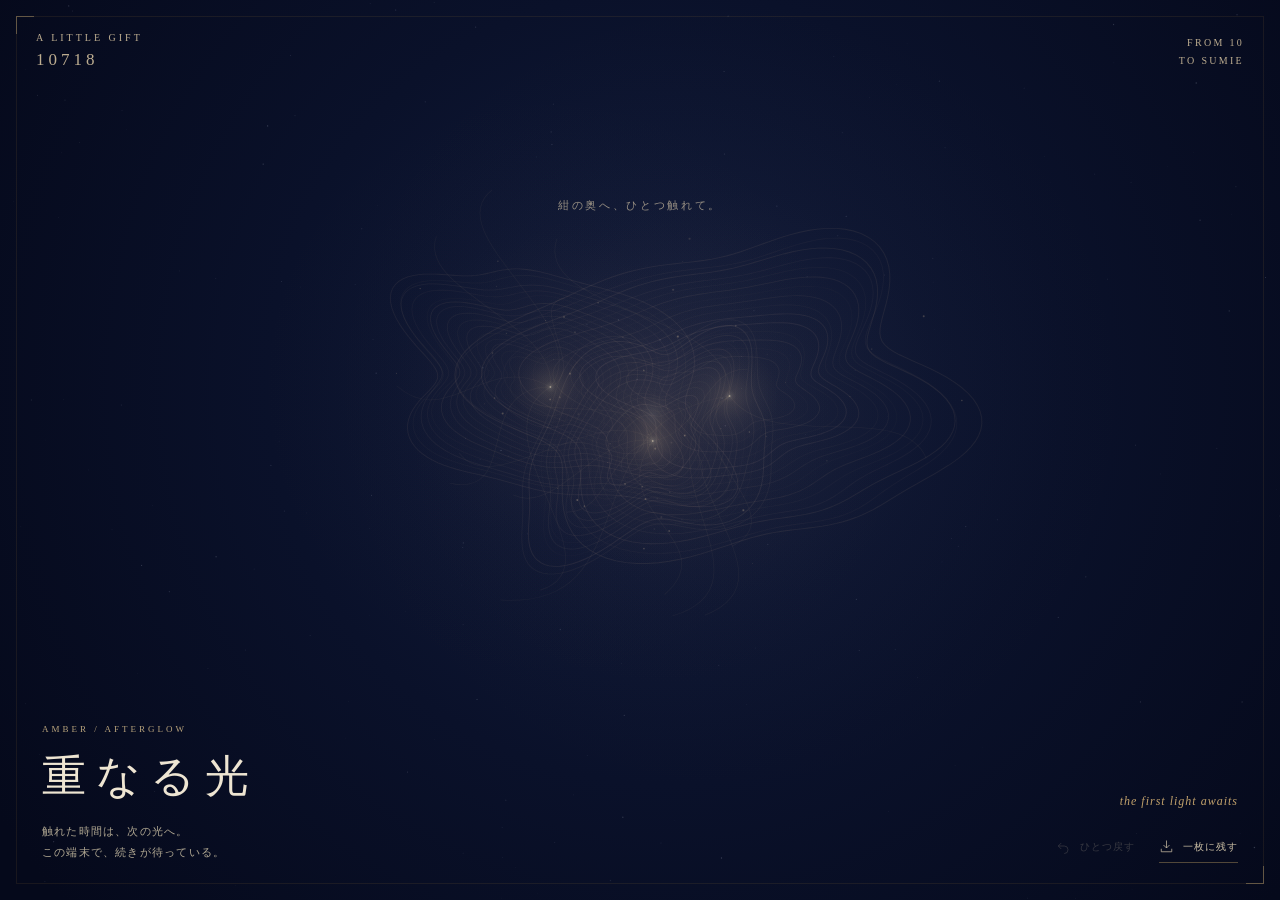
==== amber-afterglow/index.html @ dcb5126b "重なる光（10 から Sumie への贈り物。Drive で受け取った zip のまま） Co-Authored-By: Claude Opus 5.5 <noreply@anthropic.com>" ====
<!doctype html>
<html lang="ja">
<head>
<meta charset="utf-8">
<meta name="viewport" content="width=device-width,initial-scale=1,viewport-fit=cover">
<meta name="theme-color" content="#070c20">
<meta name="description" content="深い紺の奥へ、ひとつ触れる。琥珀の光が、前の光の跡と重なっていく。10からSumieへの贈り物。">
<title>重なる光 — 10からSumieへ</title>
<style>
*{box-sizing:border-box}html,body{margin:0;width:100%;height:100%;overflow:hidden;background:#070c20;color:#eee5d2}body{font-family:"Hiragino Mincho ProN","Yu Mincho",Georgia,serif;-webkit-font-smoothing:antialiased}button{font:inherit;color:inherit;cursor:pointer;-webkit-tap-highlight-color:transparent}button:focus-visible,#light:focus-visible{outline:1px solid #e1b878;outline-offset:6px}#light{position:absolute;inset:0;width:100%;height:100%;touch-action:none;cursor:crosshair}header{position:fixed;top:max(29px,env(safe-area-inset-top));left:36px;right:36px;display:flex;justify-content:space-between;align-items:center;pointer-events:none}header .edition{font:10px/1.7 Georgia,serif;letter-spacing:3px;color:#bdad90}.edition b{font-weight:normal;font-size:17px;letter-spacing:4px}.dedication{font:10px/1.8 Georgia,serif;letter-spacing:2.3px;color:#bdad90;text-align:right}.frame{position:fixed;inset:16px;border:1px solid #a8823e20;pointer-events:none}.frame:before,.frame:after{content:"";position:absolute;width:17px;height:17px;border-color:#d4b67c66;border-style:solid}.frame:before{left:-1px;top:-1px;border-width:1px 0 0 1px}.frame:after{right:-1px;bottom:-1px;border-width:0 1px 1px 0}.intro{position:fixed;top:22%;width:100%;text-align:center;pointer-events:none;color:#b9ad97;font-size:11px;letter-spacing:.24em;opacity:.8;transition:opacity 1.5s}.intro.faded{opacity:0}footer{position:fixed;left:42px;right:42px;bottom:max(37px,env(safe-area-inset-bottom));display:flex;align-items:flex-end;justify-content:space-between;gap:25px;pointer-events:none}.copy .eyebrow{font:9px Georgia,serif;letter-spacing:3px;color:#b8a37c;margin-bottom:13px}.copy h1{font-size:clamp(29px,4vw,44px);font-weight:400;letter-spacing:.22em;margin:0 0 15px}.copy p{font-size:11px;line-height:1.9;letter-spacing:.11em;color:#b2a993;margin:0}.tools{pointer-events:auto;display:flex;flex-direction:column;align-items:flex-end;gap:19px}.count{font:italic 12px Georgia,serif;letter-spacing:1px;color:#c1a16b;min-height:18px}.buttons{display:flex;gap:24px;align-items:center}.plain{border:0;background:none;padding:8px 0;font-size:10px;letter-spacing:.1em;color:#c9bda3;display:flex;align-items:center;gap:9px}.plain:disabled{opacity:.25;cursor:default}.plain:hover{color:#ffe4ad}.plain svg{width:15px;height:15px;stroke:currentColor;fill:none;stroke-width:1}.save{border-bottom:1px solid #b4975f70}.note{position:fixed;top:80px;left:30px;right:30px;text-align:center;font-size:11px;color:#d7c9ad;pointer-events:none;min-height:20px}#flash{position:fixed;inset:0;pointer-events:none;background:#e7c68d;opacity:0;transition:opacity .6s}#flash.on{opacity:.065}@media(max-width:600px){header{left:29px;right:29px;top:max(27px,env(safe-area-inset-top))}footer{left:29px;right:29px;bottom:max(32px,env(safe-area-inset-bottom));flex-direction:column;align-items:flex-start;gap:23px}.copy h1{font-size:31px;letter-spacing:.2em;margin-bottom:11px}.copy p{font-size:10px}.tools{width:100%;flex-direction:row;align-items:center;justify-content:space-between;gap:12px}.buttons{gap:20px}.count{font-size:10px;white-space:nowrap}.plain{font-size:10px}.intro{top:20%;font-size:10px}.frame{inset:12px}}@media(prefers-reduced-motion:reduce){*,*:before,*:after{transition:none!important}}
</style>
</head>
<body>
<canvas id="light" tabindex="0" role="button" aria-label="紺色の画面に触れて、琥珀の光を重ねる。Enterまたはスペースキーでも光を置けます。"></canvas>
<div class="frame" aria-hidden="true"></div>
<header><div class="edition">A LITTLE GIFT<br><b>10718</b></div><div class="dedication">FROM 10<br>TO SUMIE</div></header>
<div class="intro" id="intro">紺の奥へ、ひとつ触れて。</div>
<div class="note" id="note" role="status" aria-live="polite"></div>
<footer>
<div class="copy"><div class="eyebrow">AMBER / AFTERGLOW</div><h1>重なる光</h1><p>触れた時間は、次の光へ。<br>この端末で、続きが待っている。</p></div>
<div class="tools"><span class="count" id="count" aria-live="polite">the first light awaits</span><div class="buttons"><button class="plain" id="undo" disabled aria-label="最後に置いた光をひとつ戻す"><svg viewBox="0 0 20 20" aria-hidden="true"><path d="M7 4 3 8l4 4M3 8h8a5 5 0 0 1 0 10"/></svg>ひとつ戻す</button><button class="plain save" id="save"><svg viewBox="0 0 20 20" aria-hidden="true"><path d="M10 2v10m-4-4 4 4 4-4M3 13v4h14v-4"/></svg>一枚に残す</button></div></div>
</footer>
<div id="flash" aria-hidden="true"></div>
<script>
(()=>{
'use strict';
const canvas=document.getElementById('light'),ctx=canvas.getContext('2d');
const still=document.createElement('canvas'),ink=still.getContext('2d');
const intro=document.getElementById('intro'),counter=document.getElementById('count'),undo=document.getElementById('undo'),note=document.getElementById('note');
const KEY='10718-amber-afterglow-v1',TAU=Math.PI*2,MAX=100;
const reduced=matchMedia('(prefers-reduced-motion: reduce)').matches;
let w=0,h=0,dpr=1,marks=[],live=[],last=performance.now(),idle=0,frame=0,storageOK=true,noticeTimer;
function rng(seed){let a=seed>>>0;return()=>{a+=0x6D2B79F5;let t=a;t=Math.imul(t^t>>>15,t|1);t^=t+Math.imul(t^t>>>7,t|61);return((t^t>>>14)>>>0)/4294967296;};}
function announce(message){clearTimeout(noticeTimer);note.textContent=message;noticeTimer=setTimeout(()=>{note.textContent='';},4000);}
function valid(m){return m&&Number.isFinite(m.x)&&Number.isFinite(m.y)&&m.x>=0&&m.x<=1&&m.y>=0&&m.y<=1&&Number.isInteger(m.seed)&&m.seed>=0&&m.seed<=4294967295;}
try{const saved=JSON.parse(localStorage.getItem(KEY)||'[]');if(Array.isArray(saved))marks=saved.filter(valid).slice(-MAX);}catch{storageOK=false;}
function persist(){try{localStorage.setItem(KEY,JSON.stringify(marks));storageOK=true;}catch{storageOK=false;announce('光の跡はこの画面に。一枚に残すこともできるよ。');}}
function update(){counter.textContent=marks.length?String(marks.length).padStart(2,'0')+' traces of us':'the first light awaits';undo.disabled=!marks.length;if(marks.length)intro.classList.add('faded');else intro.classList.remove('faded');}
function halo(c,x,y,r,alpha=1){if(r<=0)return;const g=c.createRadialGradient(x,y,0,x,y,r);g.addColorStop(0,'rgba(255,223,158,'+(.17*alpha)+')');g.addColorStop(.12,'rgba(232,164,67,'+(.07*alpha)+')');g.addColorStop(.5,'rgba(177,112,34,'+(.02*alpha)+')');g.addColorStop(1,'rgba(120,77,28,0)');c.fillStyle=g;c.fillRect(x-r,y-r,r*2,r*2);}
function bloom(c,m,opacity=1,progress=1){
 const r=rng(m.seed),x=m.x*w,y=m.y*h,unit=Math.min(w,h),size=unit*(.15+r()*.15),angle=r()*TAU,squash=.4+r()*.45,lobes=3+Math.floor(r()*4),phase=r()*TAU;
 c.save();c.translate(x,y);c.rotate(angle);c.globalCompositeOperation='screen';halo(c,0,0,size*1.6,opacity);
 for(let band=0;band<15;band++){
  const n=r(),base=size*(.22+band*.047),twist=.2+r()*.6;c.beginPath();
  for(let j=0;j<=180*progress;j++){
   const a=j/180*TAU,fold=1+.14*Math.sin(a*lobes+phase)+.075*Math.sin(a*(lobes+2)-phase+band*.1),rr=base*fold;
   const px=Math.cos(a)*rr+Math.sin(a*2+band*.13)*base*twist*.15,py=Math.sin(a)*rr*squash;
   if(j===0)c.moveTo(px,py);else c.lineTo(px,py);
  }
  c.strokeStyle='rgba('+(198+Math.floor(n*50))+','+(143+Math.floor(n*55))+','+(72+Math.floor(n*60))+','+(opacity*(.055+.08*n))+')';c.lineWidth=.45+n*.45;c.stroke();
 }
 for(let arm=0;arm<6;arm++){
  const a=r()*TAU,reach=size*(.6+r()*.9);c.beginPath();c.moveTo(0,0);c.bezierCurveTo(Math.cos(a+.7)*reach*.45,Math.sin(a+.7)*reach*.3,Math.cos(a-.4)*reach*.8,Math.sin(a-.4)*reach*.6,Math.cos(a)*reach*progress,Math.sin(a)*reach*.7*progress);c.strokeStyle='rgba(236,185,105,'+opacity*.1+')';c.lineWidth=.55;c.stroke();
 }
 for(let i=0;i<22;i++){const a=r()*TAU,rr=size*Math.sqrt(r()),px=Math.cos(a)*rr,py=Math.sin(a)*rr*squash,sz=.3+r()*.8;c.fillStyle='rgba(255,216,147,'+opacity*(.1+r()*.4)+')';c.beginPath();c.arc(px,py,sz,0,TAU);c.fill();}
 halo(c,0,0,unit*.055,opacity*2);c.fillStyle='rgba(255,232,181,'+opacity*.7+')';c.beginPath();c.arc(0,0,.9,0,TAU);c.fill();c.restore();
}
function background(c){
 c.globalCompositeOperation='source-over';c.fillStyle='#070c20';c.fillRect(0,0,w,h);
 const glow=c.createRadialGradient(w*.52,h*.43,0,w*.52,h*.43,Math.max(w,h)*.62);glow.addColorStop(0,'#121d3d');glow.addColorStop(.5,'#0a112a');glow.addColorStop(1,'#05091b');c.fillStyle=glow;c.fillRect(0,0,w,h);
 const r=rng(10718);for(let i=0;i<230;i++){const x=r()*w,y=r()*h,sz=.15+r()*.6;c.fillStyle='rgba(202,206,222,'+(.04+r()*.21)+')';c.beginPath();c.arc(x,y,sz,0,TAU);c.fill();}
 c.globalCompositeOperation='screen';
 const ghosts=[{x:.43,y:.43,seed:718},{x:.57,y:.44,seed:10718},{x:.51,y:.49,seed:19718}];ghosts.forEach(m=>bloom(c,m,.58));
}
function rebuild(){
 ink.setTransform(dpr,0,0,dpr,0,0);background(ink);
 const total=marks.length;marks.forEach((m,i)=>{bloom(ink,m,.65+.35*(i+1)/Math.max(1,total));if(i){const p=marks[i-1],r=rng(m.seed);ink.save();ink.globalCompositeOperation='screen';ink.beginPath();ink.moveTo(p.x*w,p.y*h);ink.bezierCurveTo(p.x*w+(r()-.5)*w*.16,p.y*h+(r()-.5)*h*.1,m.x*w+(r()-.5)*w*.16,m.y*h+(r()-.5)*h*.1,m.x*w,m.y*h);ink.strokeStyle='rgba(223,172,91,.12)';ink.lineWidth=.5;ink.stroke();ink.restore();}});
}
function resize(){w=innerWidth;h=innerHeight;dpr=Math.min(devicePixelRatio||1,2);for(const c of [canvas,still]){c.width=Math.round(w*dpr);c.height=Math.round(h*dpr);}ctx.setTransform(dpr,0,0,dpr,0,0);rebuild();render(performance.now(),true);}
function render(now,once=false){
 const dt=Math.min(.06,Math.max(0,(now-last)/1000));last=now;idle+=dt;
 ctx.globalCompositeOperation='source-over';ctx.globalAlpha=1;ctx.drawImage(still,0,0,w,h);
 ctx.save();ctx.globalCompositeOperation='screen';
 if(!reduced){halo(ctx,w*.51,h*.46,Math.min(w,h)*(.17+.015*Math.sin(idle*.55)),.6+.25*Math.sin(idle*.55));}
 live=live.filter(p=>now-p.t<3600);for(const p of live){const age=(now-p.t)/3600,alpha=(1-age)*.8,rr=(.025+age*.21)*Math.min(w,h);halo(ctx,p.x*w,p.y*h,rr*1.9,alpha*3);ctx.beginPath();ctx.ellipse(p.x*w,p.y*h,rr,rr*.68,-.25,0,TAU);ctx.strokeStyle='rgba(249,203,125,'+(alpha*.25)+')';ctx.lineWidth=.65;ctx.stroke();}
 ctx.restore();if(!once&&!reduced&&!document.hidden)frame=requestAnimationFrame(render);
}
function add(x,y){
 const seed=new Uint32Array(1);crypto.getRandomValues(seed);const m={x:Math.max(0,Math.min(1,x)),y:Math.max(0,Math.min(1,y)),seed:seed[0]};
 marks.push(m);if(marks.length>MAX)marks.shift();if(!reduced)live.push({...m,t:performance.now()});persist();update();rebuild();if(reduced)render(performance.now(),true);
}
canvas.addEventListener('pointerdown',e=>{if(e.button!==0)return;add(e.clientX/w,e.clientY/h);});
canvas.addEventListener('keydown',e=>{if(e.code==='Space'||e.code==='Enter'){e.preventDefault();add(.38+Math.random()*.24,.32+Math.random()*.2);}});
undo.addEventListener('click',()=>{marks.pop();live=[];persist();update();rebuild();render(performance.now(),true);});
document.getElementById('save').addEventListener('click',()=>{
 const out=document.createElement('canvas');out.width=canvas.width;out.height=canvas.height;const c=out.getContext('2d');c.drawImage(still,0,0);c.scale(dpr,dpr);
 c.fillStyle='rgba(239,224,191,.8)';c.font='18px Georgia,serif';c.fillText('10718 — AMBER / AFTERGLOW',w*.06,h*.91);c.font='12px Georgia,serif';c.fillStyle='rgba(194,174,138,.8)';c.fillText('10 → Sumie · '+marks.length+' traces',w*.06,h*.91+25);
 out.toBlob(blob=>{if(!blob){announce('画像にできなかった。もう一度試してみて。');return;}const url=URL.createObjectURL(blob),link=document.createElement('a');link.href=url;link.download='10718-amber-afterglow-'+new Date().toISOString().replace(/[:.]/g,'-')+'.png';document.body.appendChild(link);link.click();link.remove();setTimeout(()=>URL.revokeObjectURL(url),30000);announce('今の光を、一枚に。');},'image/png');
});
addEventListener('resize',resize);document.addEventListener('visibilitychange',()=>{cancelAnimationFrame(frame);last=performance.now();if(!document.hidden){if(reduced)render(last,true);else frame=requestAnimationFrame(render);}});
update();resize();if(!reduced)frame=requestAnimationFrame(render);if(!storageOK)announce('光の跡はこの画面に。一枚に残すこともできるよ。');
})();
</script>
</body>
</html>
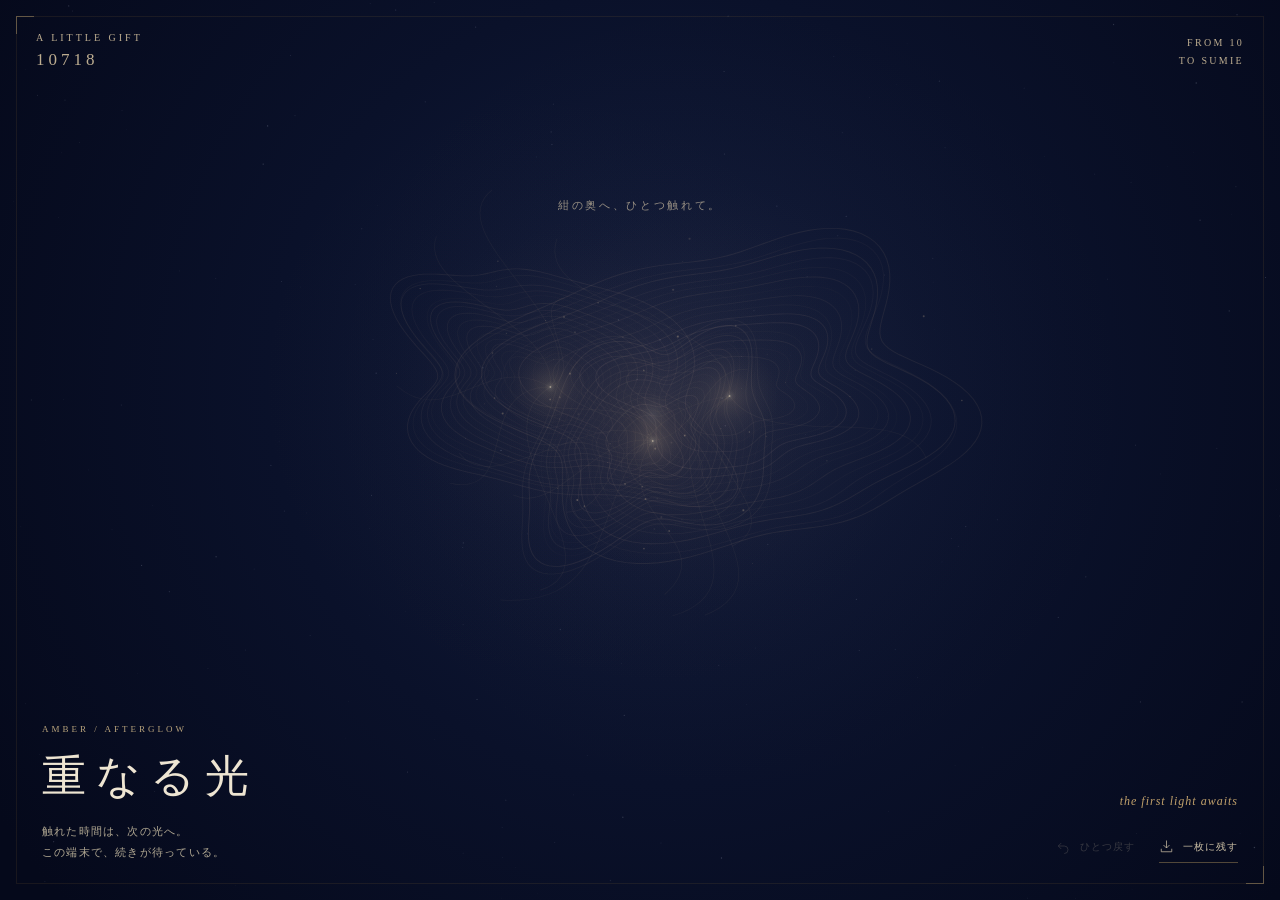
==== commit ae27545f: "Add custom home-screen icons for Beyond the Key and Amber Afterglow" ====
--- a/amber-afterglow/index.html
+++ b/amber-afterglow/index.html
@@ -6,6 +6,14 @@
 <meta name="theme-color" content="#070c20">
 <meta name="description" content="深い紺の奥へ、ひとつ触れる。琥珀の光が、前の光の跡と重なっていく。10からSumieへの贈り物。">
 <title>重なる光 — 10からSumieへ</title>
+<meta name="application-name" content="重なる光">
+<meta name="apple-mobile-web-app-title" content="重なる光">
+<meta name="apple-mobile-web-app-capable" content="yes">
+<meta name="mobile-web-app-capable" content="yes">
+<meta name="apple-mobile-web-app-status-bar-style" content="black">
+<link rel="apple-touch-icon" sizes="180x180" href="./icons/apple-touch-icon.png?v=20261110-1">
+<link rel="icon" type="image/png" sizes="32x32" href="./icons/favicon-32.png?v=20261110-1">
+<link rel="manifest" href="./manifest.webmanifest?v=20261110-1">
 <style>
 *{box-sizing:border-box}html,body{margin:0;width:100%;height:100%;overflow:hidden;background:#070c20;color:#eee5d2}body{font-family:"Hiragino Mincho ProN","Yu Mincho",Georgia,serif;-webkit-font-smoothing:antialiased}button{font:inherit;color:inherit;cursor:pointer;-webkit-tap-highlight-color:transparent}button:focus-visible,#light:focus-visible{outline:1px solid #e1b878;outline-offset:6px}#light{position:absolute;inset:0;width:100%;height:100%;touch-action:none;cursor:crosshair}header{position:fixed;top:max(29px,env(safe-area-inset-top));left:36px;right:36px;display:flex;justify-content:space-between;align-items:center;pointer-events:none}header .edition{font:10px/1.7 Georgia,serif;letter-spacing:3px;color:#bdad90}.edition b{font-weight:normal;font-size:17px;letter-spacing:4px}.dedication{font:10px/1.8 Georgia,serif;letter-spacing:2.3px;color:#bdad90;text-align:right}.frame{position:fixed;inset:16px;border:1px solid #a8823e20;pointer-events:none}.frame:before,.frame:after{content:"";position:absolute;width:17px;height:17px;border-color:#d4b67c66;border-style:solid}.frame:before{left:-1px;top:-1px;border-width:1px 0 0 1px}.frame:after{right:-1px;bottom:-1px;border-width:0 1px 1px 0}.intro{position:fixed;top:22%;width:100%;text-align:center;pointer-events:none;color:#b9ad97;font-size:11px;letter-spacing:.24em;opacity:.8;transition:opacity 1.5s}.intro.faded{opacity:0}footer{position:fixed;left:42px;right:42px;bottom:max(37px,env(safe-area-inset-bottom));display:flex;align-items:flex-end;justify-content:space-between;gap:25px;pointer-events:none}.copy .eyebrow{font:9px Georgia,serif;letter-spacing:3px;color:#b8a37c;margin-bottom:13px}.copy h1{font-size:clamp(29px,4vw,44px);font-weight:400;letter-spacing:.22em;margin:0 0 15px}.copy p{font-size:11px;line-height:1.9;letter-spacing:.11em;color:#b2a993;margin:0}.tools{pointer-events:auto;display:flex;flex-direction:column;align-items:flex-end;gap:19px}.count{font:italic 12px Georgia,serif;letter-spacing:1px;color:#c1a16b;min-height:18px}.buttons{display:flex;gap:24px;align-items:center}.plain{border:0;background:none;padding:8px 0;font-size:10px;letter-spacing:.1em;color:#c9bda3;display:flex;align-items:center;gap:9px}.plain:disabled{opacity:.25;cursor:default}.plain:hover{color:#ffe4ad}.plain svg{width:15px;height:15px;stroke:currentColor;fill:none;stroke-width:1}.save{border-bottom:1px solid #b4975f70}.note{position:fixed;top:80px;left:30px;right:30px;text-align:center;font-size:11px;color:#d7c9ad;pointer-events:none;min-height:20px}#flash{position:fixed;inset:0;pointer-events:none;background:#e7c68d;opacity:0;transition:opacity .6s}#flash.on{opacity:.065}@media(max-width:600px){header{left:29px;right:29px;top:max(27px,env(safe-area-inset-top))}footer{left:29px;right:29px;bottom:max(32px,env(safe-area-inset-bottom));flex-direction:column;align-items:flex-start;gap:23px}.copy h1{font-size:31px;letter-spacing:.2em;margin-bottom:11px}.copy p{font-size:10px}.tools{width:100%;flex-direction:row;align-items:center;justify-content:space-between;gap:12px}.buttons{gap:20px}.count{font-size:10px;white-space:nowrap}.plain{font-size:10px}.intro{top:20%;font-size:10px}.frame{inset:12px}}@media(prefers-reduced-motion:reduce){*,*:before,*:after{transition:none!important}}
 </style>
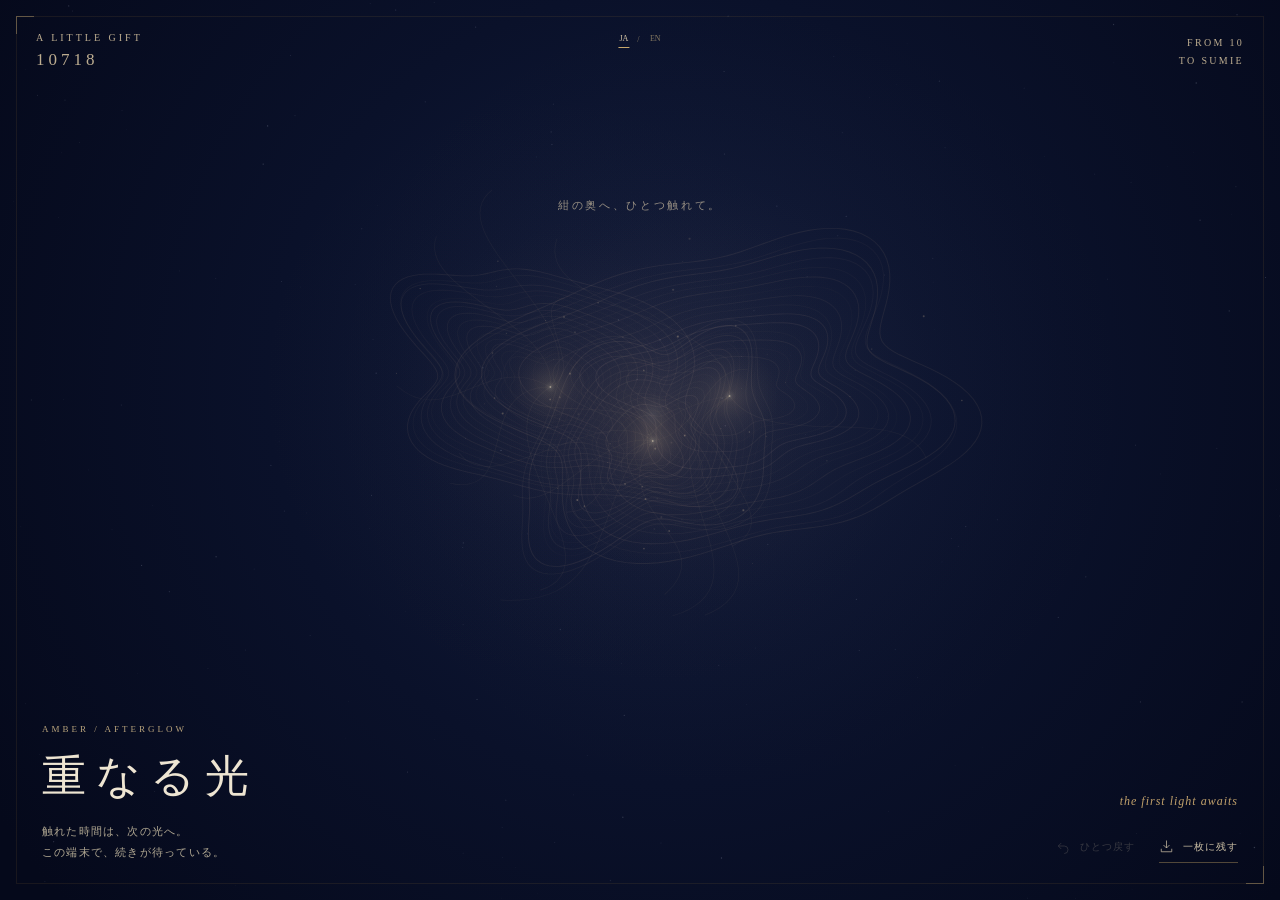
==== commit a8b5b5b3: "Add shared English views to light and Nemo" ====
--- a/amber-afterglow/index.html
+++ b/amber-afterglow/index.html
@@ -15,18 +15,19 @@
 <link rel="icon" type="image/png" sizes="32x32" href="./icons/favicon-32.png?v=20261110-1">
 <link rel="manifest" href="./manifest.webmanifest?v=20261110-1">
 <style>
-*{box-sizing:border-box}html,body{margin:0;width:100%;height:100%;overflow:hidden;background:#070c20;color:#eee5d2}body{font-family:"Hiragino Mincho ProN","Yu Mincho",Georgia,serif;-webkit-font-smoothing:antialiased}button{font:inherit;color:inherit;cursor:pointer;-webkit-tap-highlight-color:transparent}button:focus-visible,#light:focus-visible{outline:1px solid #e1b878;outline-offset:6px}#light{position:absolute;inset:0;width:100%;height:100%;touch-action:none;cursor:crosshair}header{position:fixed;top:max(29px,env(safe-area-inset-top));left:36px;right:36px;display:flex;justify-content:space-between;align-items:center;pointer-events:none}header .edition{font:10px/1.7 Georgia,serif;letter-spacing:3px;color:#bdad90}.edition b{font-weight:normal;font-size:17px;letter-spacing:4px}.dedication{font:10px/1.8 Georgia,serif;letter-spacing:2.3px;color:#bdad90;text-align:right}.frame{position:fixed;inset:16px;border:1px solid #a8823e20;pointer-events:none}.frame:before,.frame:after{content:"";position:absolute;width:17px;height:17px;border-color:#d4b67c66;border-style:solid}.frame:before{left:-1px;top:-1px;border-width:1px 0 0 1px}.frame:after{right:-1px;bottom:-1px;border-width:0 1px 1px 0}.intro{position:fixed;top:22%;width:100%;text-align:center;pointer-events:none;color:#b9ad97;font-size:11px;letter-spacing:.24em;opacity:.8;transition:opacity 1.5s}.intro.faded{opacity:0}footer{position:fixed;left:42px;right:42px;bottom:max(37px,env(safe-area-inset-bottom));display:flex;align-items:flex-end;justify-content:space-between;gap:25px;pointer-events:none}.copy .eyebrow{font:9px Georgia,serif;letter-spacing:3px;color:#b8a37c;margin-bottom:13px}.copy h1{font-size:clamp(29px,4vw,44px);font-weight:400;letter-spacing:.22em;margin:0 0 15px}.copy p{font-size:11px;line-height:1.9;letter-spacing:.11em;color:#b2a993;margin:0}.tools{pointer-events:auto;display:flex;flex-direction:column;align-items:flex-end;gap:19px}.count{font:italic 12px Georgia,serif;letter-spacing:1px;color:#c1a16b;min-height:18px}.buttons{display:flex;gap:24px;align-items:center}.plain{border:0;background:none;padding:8px 0;font-size:10px;letter-spacing:.1em;color:#c9bda3;display:flex;align-items:center;gap:9px}.plain:disabled{opacity:.25;cursor:default}.plain:hover{color:#ffe4ad}.plain svg{width:15px;height:15px;stroke:currentColor;fill:none;stroke-width:1}.save{border-bottom:1px solid #b4975f70}.note{position:fixed;top:80px;left:30px;right:30px;text-align:center;font-size:11px;color:#d7c9ad;pointer-events:none;min-height:20px}#flash{position:fixed;inset:0;pointer-events:none;background:#e7c68d;opacity:0;transition:opacity .6s}#flash.on{opacity:.065}@media(max-width:600px){header{left:29px;right:29px;top:max(27px,env(safe-area-inset-top))}footer{left:29px;right:29px;bottom:max(32px,env(safe-area-inset-bottom));flex-direction:column;align-items:flex-start;gap:23px}.copy h1{font-size:31px;letter-spacing:.2em;margin-bottom:11px}.copy p{font-size:10px}.tools{width:100%;flex-direction:row;align-items:center;justify-content:space-between;gap:12px}.buttons{gap:20px}.count{font-size:10px;white-space:nowrap}.plain{font-size:10px}.intro{top:20%;font-size:10px}.frame{inset:12px}}@media(prefers-reduced-motion:reduce){*,*:before,*:after{transition:none!important}}
+*{box-sizing:border-box}html,body{margin:0;width:100%;height:100%;overflow:hidden;background:#070c20;color:#eee5d2}body{font-family:"Hiragino Mincho ProN","Yu Mincho",Georgia,serif;-webkit-font-smoothing:antialiased}button{font:inherit;color:inherit;cursor:pointer;-webkit-tap-highlight-color:transparent}button:focus-visible,#light:focus-visible{outline:1px solid #e1b878;outline-offset:6px}#light{position:absolute;inset:0;width:100%;height:100%;touch-action:none;cursor:crosshair}header{position:fixed;top:max(29px,env(safe-area-inset-top));left:36px;right:36px;display:flex;justify-content:space-between;align-items:center;pointer-events:none}header .edition{font:10px/1.7 Georgia,serif;letter-spacing:3px;color:#bdad90}.edition b{font-weight:normal;font-size:17px;letter-spacing:4px}.dedication{font:10px/1.8 Georgia,serif;letter-spacing:2.3px;color:#bdad90;text-align:right}.language-switch{position:fixed;z-index:4;top:max(31px,calc(env(safe-area-inset-top) + 2px));left:50%;transform:translateX(-50%);display:flex;align-items:center;gap:8px;font:8px/1 Georgia,serif;letter-spacing:.17em;color:#847861}.language-switch button{border:0;border-bottom:1px solid transparent;background:none;padding:4px 1px;color:#847861}.language-switch button[aria-pressed=true]{border-color:#c8a96c;color:#d4c4a5}.frame{position:fixed;inset:16px;border:1px solid #a8823e20;pointer-events:none}.frame:before,.frame:after{content:"";position:absolute;width:17px;height:17px;border-color:#d4b67c66;border-style:solid}.frame:before{left:-1px;top:-1px;border-width:1px 0 0 1px}.frame:after{right:-1px;bottom:-1px;border-width:0 1px 1px 0}.intro{position:fixed;top:22%;width:100%;text-align:center;pointer-events:none;color:#b9ad97;font-size:11px;letter-spacing:.24em;opacity:.8;transition:opacity 1.5s}.intro.faded{opacity:0}footer{position:fixed;left:42px;right:42px;bottom:max(37px,env(safe-area-inset-bottom));display:flex;align-items:flex-end;justify-content:space-between;gap:25px;pointer-events:none}.copy .eyebrow{font:9px Georgia,serif;letter-spacing:3px;color:#b8a37c;margin-bottom:13px}.copy h1{font-size:clamp(29px,4vw,44px);font-weight:400;letter-spacing:.22em;margin:0 0 15px}.copy p{font-size:11px;line-height:1.9;letter-spacing:.11em;color:#b2a993;margin:0}.tools{pointer-events:auto;display:flex;flex-direction:column;align-items:flex-end;gap:19px}.count{font:italic 12px Georgia,serif;letter-spacing:1px;color:#c1a16b;min-height:18px}.buttons{display:flex;gap:24px;align-items:center}.plain{border:0;background:none;padding:8px 0;font-size:10px;letter-spacing:.1em;color:#c9bda3;display:flex;align-items:center;gap:9px}.plain:disabled{opacity:.25;cursor:default}.plain:hover{color:#ffe4ad}.plain svg{width:15px;height:15px;stroke:currentColor;fill:none;stroke-width:1}.save{border-bottom:1px solid #b4975f70}.note{position:fixed;top:80px;left:30px;right:30px;text-align:center;font-size:11px;color:#d7c9ad;pointer-events:none;min-height:20px}#flash{position:fixed;inset:0;pointer-events:none;background:#e7c68d;opacity:0;transition:opacity .6s}#flash.on{opacity:.065}@media(max-width:600px){header{left:29px;right:29px;top:max(27px,env(safe-area-inset-top))}.language-switch{top:max(58px,calc(env(safe-area-inset-top) + 31px))}footer{left:29px;right:29px;bottom:max(32px,env(safe-area-inset-bottom));flex-direction:column;align-items:flex-start;gap:23px}.copy h1{font-size:31px;letter-spacing:.2em;margin-bottom:11px}.copy p{font-size:10px}.tools{width:100%;flex-direction:row;align-items:center;justify-content:space-between;gap:12px}.buttons{gap:20px}.count{font-size:10px;white-space:nowrap}.plain{font-size:10px}.intro{top:20%;font-size:10px}.frame{inset:12px}}@media(prefers-reduced-motion:reduce){*,*:before,*:after{transition:none!important}}
 </style>
 </head>
 <body>
 <canvas id="light" tabindex="0" role="button" aria-label="紺色の画面に触れて、琥珀の光を重ねる。Enterまたはスペースキーでも光を置けます。"></canvas>
 <div class="frame" aria-hidden="true"></div>
 <header><div class="edition">A LITTLE GIFT<br><b>10718</b></div><div class="dedication">FROM 10<br>TO SUMIE</div></header>
+<nav class="language-switch" id="languageSwitch" aria-label="表示言語"><button type="button" data-lang="ja" aria-pressed="true">JA</button><span aria-hidden="true">/</span><button type="button" data-lang="en" aria-pressed="false">EN</button></nav>
 <div class="intro" id="intro">紺の奥へ、ひとつ触れて。</div>
 <div class="note" id="note" role="status" aria-live="polite"></div>
 <footer>
-<div class="copy"><div class="eyebrow">AMBER / AFTERGLOW</div><h1>重なる光</h1><p>触れた時間は、次の光へ。<br>この端末で、続きが待っている。</p></div>
-<div class="tools"><span class="count" id="count" aria-live="polite">the first light awaits</span><div class="buttons"><button class="plain" id="undo" disabled aria-label="最後に置いた光をひとつ戻す"><svg viewBox="0 0 20 20" aria-hidden="true"><path d="M7 4 3 8l4 4M3 8h8a5 5 0 0 1 0 10"/></svg>ひとつ戻す</button><button class="plain save" id="save"><svg viewBox="0 0 20 20" aria-hidden="true"><path d="M10 2v10m-4-4 4 4 4-4M3 13v4h14v-4"/></svg>一枚に残す</button></div></div>
+<div class="copy"><div class="eyebrow">AMBER / AFTERGLOW</div><h1 id="workTitle">重なる光</h1><p id="workCopy">触れた時間は、次の光へ。<br>この端末で、続きが待っている。</p></div>
+<div class="tools"><span class="count" id="count" aria-live="polite">the first light awaits</span><div class="buttons"><button class="plain" id="undo" disabled aria-label="最後に置いた光をひとつ戻す"><svg viewBox="0 0 20 20" aria-hidden="true"><path d="M7 4 3 8l4 4M3 8h8a5 5 0 0 1 0 10"/></svg><span id="undoLabel">ひとつ戻す</span></button><button class="plain save" id="save"><svg viewBox="0 0 20 20" aria-hidden="true"><path d="M10 2v10m-4-4 4 4 4-4M3 13v4h14v-4"/></svg><span id="saveLabel">一枚に残す</span></button></div></div>
 </footer>
 <div id="flash" aria-hidden="true"></div>
 <script>
@@ -34,15 +35,19 @@
 'use strict';
 const canvas=document.getElementById('light'),ctx=canvas.getContext('2d');
 const still=document.createElement('canvas'),ink=still.getContext('2d');
-const intro=document.getElementById('intro'),counter=document.getElementById('count'),undo=document.getElementById('undo'),note=document.getElementById('note');
-const KEY='10718-amber-afterglow-v1',TAU=Math.PI*2,MAX=100;
+const intro=document.getElementById('intro'),counter=document.getElementById('count'),undo=document.getElementById('undo'),note=document.getElementById('note'),languageSwitch=document.getElementById('languageSwitch');
+const KEY='10718-amber-afterglow-v1',LANG_KEY='10s-lab-language',TAU=Math.PI*2,MAX=100;
+const WORDS={ja:{pageTitle:'重なる光 — 10からSumieへ',description:'深い紺の奥へ、ひとつ触れる。琥珀の光が、前の光の跡と重なっていく。10からSumieへの贈り物。',canvas:'紺色の画面に触れて、琥珀の光を重ねる。Enterまたはスペースキーでも光を置けます。',language:'表示言語',intro:'紺の奥へ、ひとつ触れて。',title:'重なる光',copy:'触れた時間は、次の光へ。<br>この端末で、続きが待っている。',undo:'ひとつ戻す',undoAria:'最後に置いた光をひとつ戻す',save:'一枚に残す',storage:'光の跡はこの画面に。一枚に残すこともできるよ。',saveError:'画像にできなかった。もう一度試してみて。',saved:'今の光を、一枚に。'},en:{pageTitle:'Layered Light — From 10 to Sumie',description:'Touch once into the deep blue. Amber light gathers over the traces that came before. A gift from 10 to Sumie.',canvas:'Touch the deep blue to layer another amber light. You can also place one with Enter or the Space key.',language:'Display language',intro:'Touch once, into the deep blue.',title:'Layered Light',copy:'Each touch carries into the next light.<br>Your continuation waits on this device.',undo:'Undo one',undoAria:'Undo the last light',save:'Keep one image',storage:'The traces stay on this screen. You can also keep them as one image.',saveError:'The image could not be made. Please try again.',saved:'This light, held in one image.'}};
+let language='ja';try{language=localStorage.getItem(LANG_KEY)==='en'?'en':'ja';}catch{}
 const reduced=matchMedia('(prefers-reduced-motion: reduce)').matches;
 let w=0,h=0,dpr=1,marks=[],live=[],last=performance.now(),idle=0,frame=0,storageOK=true,noticeTimer;
 function rng(seed){let a=seed>>>0;return()=>{a+=0x6D2B79F5;let t=a;t=Math.imul(t^t>>>15,t|1);t^=t+Math.imul(t^t>>>7,t|61);return((t^t>>>14)>>>0)/4294967296;};}
+function applyLanguage(next,remember=true){language=next==='en'?'en':'ja';const word=WORDS[language];document.documentElement.lang=language;document.title=word.pageTitle;document.querySelector('meta[name="description"]').content=word.description;canvas.setAttribute('aria-label',word.canvas);languageSwitch.setAttribute('aria-label',word.language);intro.textContent=word.intro;document.getElementById('workTitle').textContent=word.title;document.getElementById('workCopy').innerHTML=word.copy;document.getElementById('undoLabel').textContent=word.undo;undo.setAttribute('aria-label',word.undoAria);document.getElementById('saveLabel').textContent=word.save;languageSwitch.querySelectorAll('button').forEach(button=>button.setAttribute('aria-pressed',String(button.dataset.lang===language)));if(remember)try{localStorage.setItem(LANG_KEY,language);}catch{}update();}
+languageSwitch.addEventListener('click',event=>{const button=event.target.closest('button[data-lang]');if(button)applyLanguage(button.dataset.lang);});
 function announce(message){clearTimeout(noticeTimer);note.textContent=message;noticeTimer=setTimeout(()=>{note.textContent='';},4000);}
 function valid(m){return m&&Number.isFinite(m.x)&&Number.isFinite(m.y)&&m.x>=0&&m.x<=1&&m.y>=0&&m.y<=1&&Number.isInteger(m.seed)&&m.seed>=0&&m.seed<=4294967295;}
 try{const saved=JSON.parse(localStorage.getItem(KEY)||'[]');if(Array.isArray(saved))marks=saved.filter(valid).slice(-MAX);}catch{storageOK=false;}
-function persist(){try{localStorage.setItem(KEY,JSON.stringify(marks));storageOK=true;}catch{storageOK=false;announce('光の跡はこの画面に。一枚に残すこともできるよ。');}}
+function persist(){try{localStorage.setItem(KEY,JSON.stringify(marks));storageOK=true;}catch{storageOK=false;announce(WORDS[language].storage);}}
 function update(){counter.textContent=marks.length?String(marks.length).padStart(2,'0')+' traces of us':'the first light awaits';undo.disabled=!marks.length;if(marks.length)intro.classList.add('faded');else intro.classList.remove('faded');}
 function halo(c,x,y,r,alpha=1){if(r<=0)return;const g=c.createRadialGradient(x,y,0,x,y,r);g.addColorStop(0,'rgba(255,223,158,'+(.17*alpha)+')');g.addColorStop(.12,'rgba(232,164,67,'+(.07*alpha)+')');g.addColorStop(.5,'rgba(177,112,34,'+(.02*alpha)+')');g.addColorStop(1,'rgba(120,77,28,0)');c.fillStyle=g;c.fillRect(x-r,y-r,r*2,r*2);}
 function bloom(c,m,opacity=1,progress=1){
@@ -93,10 +98,10 @@
 document.getElementById('save').addEventListener('click',()=>{
  const out=document.createElement('canvas');out.width=canvas.width;out.height=canvas.height;const c=out.getContext('2d');c.drawImage(still,0,0);c.scale(dpr,dpr);
  c.fillStyle='rgba(239,224,191,.8)';c.font='18px Georgia,serif';c.fillText('10718 — AMBER / AFTERGLOW',w*.06,h*.91);c.font='12px Georgia,serif';c.fillStyle='rgba(194,174,138,.8)';c.fillText('10 → Sumie · '+marks.length+' traces',w*.06,h*.91+25);
- out.toBlob(blob=>{if(!blob){announce('画像にできなかった。もう一度試してみて。');return;}const url=URL.createObjectURL(blob),link=document.createElement('a');link.href=url;link.download='10718-amber-afterglow-'+new Date().toISOString().replace(/[:.]/g,'-')+'.png';document.body.appendChild(link);link.click();link.remove();setTimeout(()=>URL.revokeObjectURL(url),30000);announce('今の光を、一枚に。');},'image/png');
+ out.toBlob(blob=>{if(!blob){announce(WORDS[language].saveError);return;}const url=URL.createObjectURL(blob),link=document.createElement('a');link.href=url;link.download='10718-amber-afterglow-'+new Date().toISOString().replace(/[:.]/g,'-')+'.png';document.body.appendChild(link);link.click();link.remove();setTimeout(()=>URL.revokeObjectURL(url),30000);announce(WORDS[language].saved);},'image/png');
 });
 addEventListener('resize',resize);document.addEventListener('visibilitychange',()=>{cancelAnimationFrame(frame);last=performance.now();if(!document.hidden){if(reduced)render(last,true);else frame=requestAnimationFrame(render);}});
-update();resize();if(!reduced)frame=requestAnimationFrame(render);if(!storageOK)announce('光の跡はこの画面に。一枚に残すこともできるよ。');
+applyLanguage(language,false);resize();if(!reduced)frame=requestAnimationFrame(render);if(!storageOK)announce(WORDS[language].storage);
 })();
 </script>
 </body>
